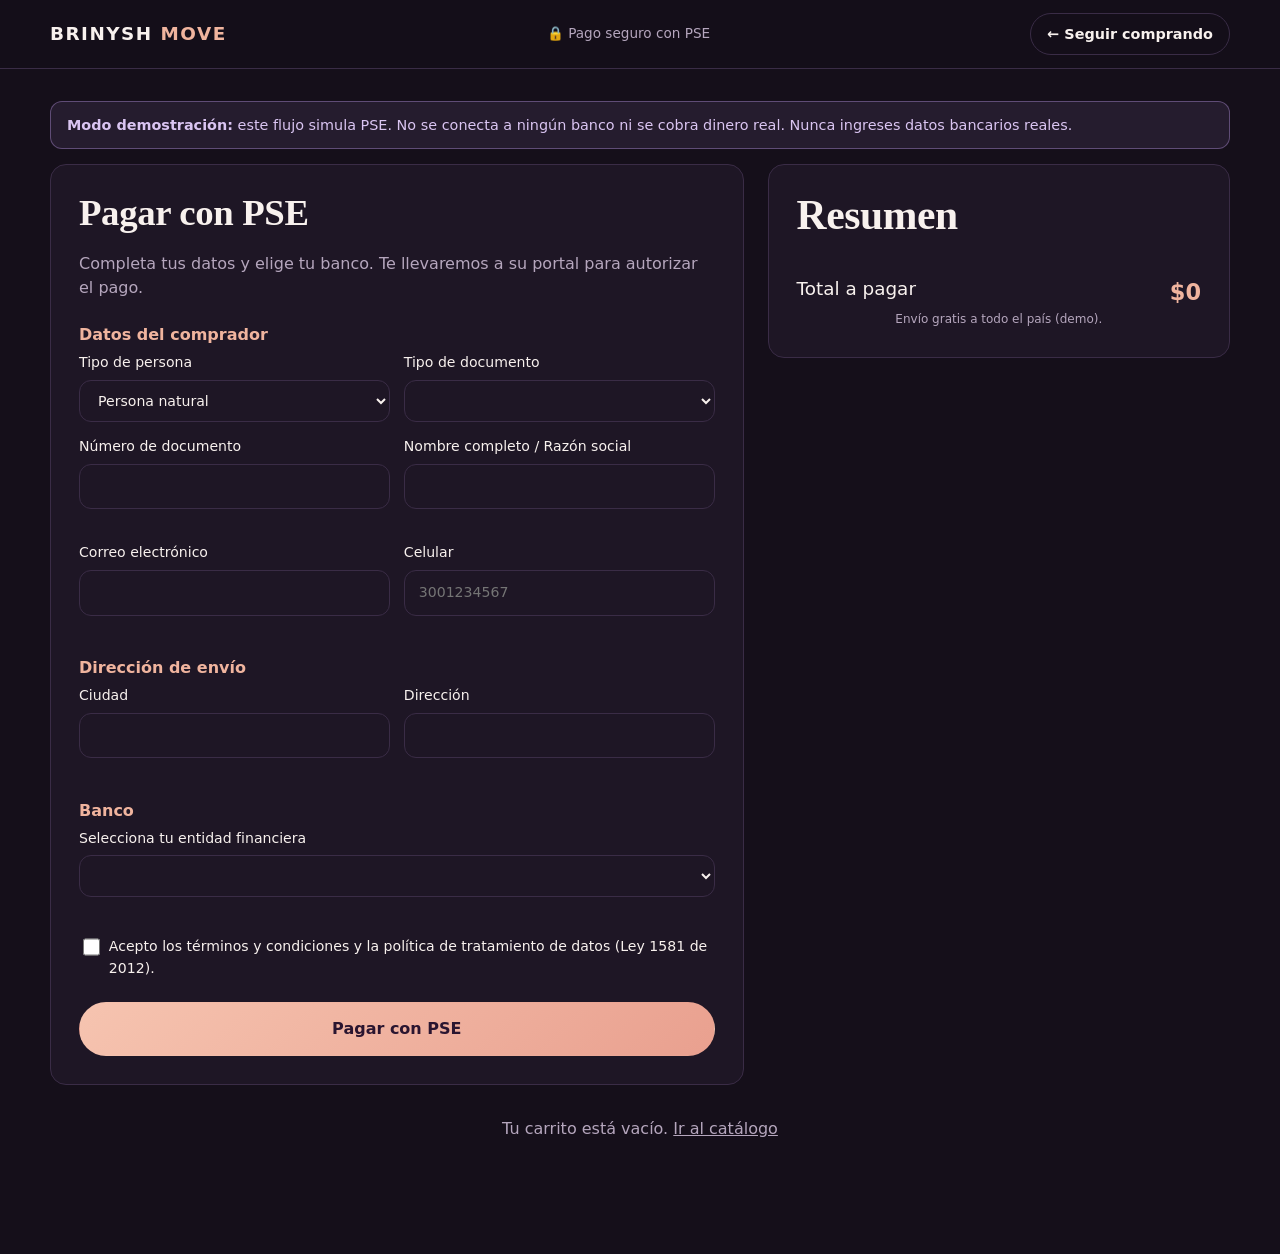
==== checkout.html @ 60251f90 "Pagina e-comerce version local" ====
<!doctype html>
<html lang="es">
<head>
  <meta charset="utf-8">
  <meta name="viewport" content="width=device-width, initial-scale=1">
  <title>Pagar con PSE | BRINYSH MOVE</title>
  <meta name="robots" content="noindex">
  <meta name="theme-color" content="#150f1a">
  <meta http-equiv="Content-Security-Policy" content="default-src 'self'; img-src 'self' data:; style-src 'self'; script-src 'self'; base-uri 'self'; form-action 'none'">
  <link rel="icon" href="data:image/svg+xml,%3Csvg xmlns='http://www.w3.org/2000/svg' viewBox='0 0 32 32'%3E%3Crect width='32' height='32' rx='8' fill='%23150f1a'/%3E%3Cpath d='M7 22 13 10l4 8 3-5 5 9' fill='none' stroke='%23f0b49e' stroke-width='3' stroke-linecap='round' stroke-linejoin='round'/%3E%3C/svg%3E">
  <link rel="stylesheet" href="css/styles.css">
</head>
<body>
  <header class="header">
    <div class="container header__inner">
      <a class="logo" href="index.html" aria-label="BRINYSH MOVE, volver a la tienda">BRINYSH<span> MOVE</span></a>
      <span class="secure">🔒 Pago seguro con PSE</span>
      <a class="btn btn--ghost btn--sm" href="index.html">← Seguir comprando</a>
    </div>
  </header>

  <main class="container checkout">
    <p class="sim-banner" role="note"><strong>Modo demostración:</strong> este flujo simula PSE. No se conecta a ningún banco ni se cobra dinero real. Nunca ingreses datos bancarios reales.</p>

    <!-- Paso 1: datos del comprador -->
    <section id="viewForm" class="checkout__grid">
      <form class="panel" id="payForm" novalidate>
        <h1>Pagar con PSE</h1>
        <p class="muted">Completa tus datos y elige tu banco. Te llevaremos a su portal para autorizar el pago.</p>

        <fieldset>
          <legend>Datos del comprador</legend>
          <div class="row">
            <label>Tipo de persona
              <select name="personType" id="personType">
                <option value="natural">Persona natural</option>
                <option value="juridica">Persona jurídica</option>
              </select>
            </label>
            <label>Tipo de documento
              <select name="docType" id="docType"></select>
            </label>
          </div>
          <div class="row">
            <label>Número de documento
              <input name="docNumber" id="docNumber" inputmode="numeric" maxlength="15" autocomplete="off" required>
              <small class="err" data-for="docNumber"></small>
            </label>
            <label>Nombre completo / Razón social
              <input name="fullName" maxlength="80" autocomplete="name" required>
              <small class="err" data-for="fullName"></small>
            </label>
          </div>
          <div class="row">
            <label>Correo electrónico
              <input name="email" type="email" maxlength="100" autocomplete="email" required>
              <small class="err" data-for="email"></small>
            </label>
            <label>Celular
              <input name="phone" type="tel" inputmode="numeric" maxlength="10" placeholder="3001234567" autocomplete="tel-national" required>
              <small class="err" data-for="phone"></small>
            </label>
          </div>
        </fieldset>

        <fieldset>
          <legend>Dirección de envío</legend>
          <div class="row">
            <label>Ciudad
              <input name="city" maxlength="60" autocomplete="address-level2" required>
              <small class="err" data-for="city"></small>
            </label>
            <label>Dirección
              <input name="address" maxlength="100" autocomplete="street-address" required>
              <small class="err" data-for="address"></small>
            </label>
          </div>
        </fieldset>

        <fieldset>
          <legend>Banco</legend>
          <label>Selecciona tu entidad financiera
            <select name="bank" id="bank" required></select>
            <small class="err" data-for="bank"></small>
          </label>
        </fieldset>

        <label class="check">
          <input type="checkbox" name="terms" required>
          <span>Acepto los términos y condiciones y la política de tratamiento de datos (Ley 1581 de 2012).</span>
        </label>
        <small class="err" data-for="terms"></small>

        <button class="btn btn--primary btn--block" type="submit" id="payBtn">Pagar con PSE</button>
      </form>

      <aside class="panel summary" aria-label="Resumen del pedido">
        <h2>Resumen</h2>
        <ul id="sumList" class="sum-list"></ul>
        <div class="totals"><span>Total a pagar</span><strong id="sumTotal">$0</strong></div>
        <p class="note">Envío gratis a todo el país (demo).</p>
      </aside>
    </section>

    <!-- Paso 2: portal del banco (simulado) -->
    <section id="viewBank" class="panel bank" hidden aria-live="polite">
      <div class="bank__top">
        <span class="pse-logo">PSE</span>
        <span class="muted">Portal simulado de <strong id="bankName"></strong></span>
      </div>
      <h1>Autoriza el pago</h1>
      <dl class="kv">
        <div><dt>Comercio</dt><dd>BRINYSH MOVE</dd></div>
        <div><dt>Referencia</dt><dd id="bankRef"></dd></div>
        <div><dt>Valor</dt><dd id="bankAmount"></dd></div>
      </dl>
      <p class="muted">En un pago real aquí iniciarías sesión en tu banco. Elige el resultado que quieres simular:</p>
      <div class="bank__actions">
        <button class="btn btn--primary" type="button" data-result="approved">Aprobar pago</button>
        <button class="btn btn--ghost" type="button" data-result="pending">Dejar pendiente</button>
        <button class="btn btn--danger" type="button" data-result="rejected">Rechazar pago</button>
      </div>
    </section>

    <!-- Paso 3: resultado -->
    <section id="viewResult" class="panel result" hidden aria-live="polite">
      <div class="result__icon" id="resIcon" aria-hidden="true"></div>
      <h1 id="resTitle"></h1>
      <p class="muted" id="resText"></p>
      <dl class="kv">
        <div><dt>Referencia</dt><dd id="resRef"></dd></div>
        <div><dt>Estado</dt><dd id="resState"></dd></div>
        <div><dt>Banco</dt><dd id="resBank"></dd></div>
        <div><dt>Valor</dt><dd id="resAmount"></dd></div>
        <div><dt>Fecha</dt><dd id="resDate"></dd></div>
      </dl>
      <div class="bank__actions">
        <a class="btn btn--primary" href="index.html" id="resHome">Volver a la tienda</a>
        <a class="btn btn--ghost" id="resRetry" href="checkout.html" hidden>Intentar de nuevo</a>
      </div>
    </section>

    <p class="empty" id="emptyCart" hidden>Tu carrito está vacío. <a href="index.html#catalogo">Ir al catálogo</a></p>
  </main>

  <script src="js/config.js"></script>
  <script src="js/products.js"></script>
  <script src="js/banks.js"></script>
  <script src="js/checkout.js"></script>
</body>
</html>
---- css/styles.css ----
:root {
  --bg: #150f1a;
  --surface: #1e1625;
  --surface-2: #2a1f33;
  --border: #3a2c46;
  --text: #f8f1ee;
  --muted: #b5a6bd;
  --accent: #f0b49e;
  --accent-2: #b794e0;
  --accent-ink: #2a1530;
  --danger: #ff8a8a;
  --wa: #25d366;
  --radius: 16px;
  --shadow: 0 10px 30px rgba(0, 0, 0, .35);
  --serif: "Iowan Old Style", "Palatino Linotype", Palatino, "Playfair Display", Georgia, serif;
  --font: "Inter", system-ui, -apple-system, "Segoe UI", Roboto, sans-serif;
}

*, *::before, *::after { box-sizing: border-box; }
html { scroll-behavior: smooth; scroll-padding-top: 80px; }
body {
  margin: 0; background: var(--bg); color: var(--text);
  font-family: var(--font); line-height: 1.55; -webkit-font-smoothing: antialiased;
}
body.lock { overflow: hidden; }
img, svg { max-width: 100%; display: block; }
a { color: inherit; }
h1, h2, h3 { line-height: 1.1; margin: 0 0 .5em; letter-spacing: -.01em; }
h1, h2 { font-family: var(--serif); font-weight: 600; }
h2 { font-size: clamp(1.8rem, 4vw, 2.6rem); }
p { margin: 0 0 1em; }
ul { list-style: none; margin: 0; padding: 0; }

.container { width: min(1180px, 100% - 32px); margin-inline: auto; }
.sr { position: absolute; width: 1px; height: 1px; overflow: hidden; clip: rect(0 0 0 0); white-space: nowrap; }
.skip { position: absolute; left: -999px; top: 8px; background: var(--accent); color: var(--accent-ink); padding: 8px 14px; border-radius: 8px; z-index: 100; }
.skip:focus { left: 8px; }
:focus-visible { outline: 3px solid var(--accent); outline-offset: 2px; }

/* Header */
.header { position: sticky; top: 0; z-index: 40; background: rgba(21, 15, 26, .85); backdrop-filter: blur(12px); border-bottom: 1px solid var(--border); }
.header__inner { display: flex; align-items: center; justify-content: space-between; height: 68px; gap: 16px; }
.logo { font-weight: 900; letter-spacing: .08em; text-decoration: none; font-size: 1.15rem; }
.logo span { color: var(--accent); }
.nav { display: flex; gap: 28px; }
.nav a { text-decoration: none; color: var(--muted); font-weight: 500; transition: color .2s; }
.nav a:hover { color: var(--text); }
.header__actions { display: flex; align-items: center; gap: 8px; }
.cart-btn { position: relative; background: var(--surface); border: 1px solid var(--border); color: var(--text); width: 46px; height: 46px; border-radius: 50%; cursor: pointer; display: grid; place-items: center; transition: border-color .2s, transform .2s; }
.cart-btn:hover { border-color: var(--accent); }
.cart-btn svg { width: 22px; height: 22px; fill: none; stroke: currentColor; stroke-width: 1.8; stroke-linecap: round; stroke-linejoin: round; }
.cart-btn__count { position: absolute; top: -4px; right: -4px; min-width: 20px; height: 20px; padding: 0 5px; border-radius: 10px; background: var(--accent); color: var(--accent-ink); font-size: .72rem; font-weight: 800; display: grid; place-items: center; }
.cart-btn.bump { animation: bump .35s; }
@keyframes bump { 40% { transform: scale(1.2); } }
.burger { display: none; background: none; border: 0; width: 44px; height: 44px; cursor: pointer; flex-direction: column; justify-content: center; align-items: center; gap: 5px; }
.burger span { width: 22px; height: 2px; background: var(--text); transition: transform .2s, opacity .2s; }
.burger[aria-expanded="true"] span:nth-child(1) { transform: translateY(7px) rotate(45deg); }
.burger[aria-expanded="true"] span:nth-child(2) { opacity: 0; }
.burger[aria-expanded="true"] span:nth-child(3) { transform: translateY(-7px) rotate(-45deg); }

/* Buttons */
.btn { display: inline-flex; align-items: center; justify-content: center; gap: 8px; padding: 14px 24px; border-radius: 999px; font: inherit; font-weight: 700; text-decoration: none; cursor: pointer; border: 1px solid transparent; transition: transform .2s, box-shadow .2s, background .2s, border-color .2s; }
.btn:disabled { opacity: .45; cursor: not-allowed; }
.btn--primary { background: linear-gradient(135deg, #f6c4b0, #e9a08f); color: var(--accent-ink); }
.btn--primary:not(:disabled):hover { transform: translateY(-2px); box-shadow: 0 8px 24px rgba(240, 180, 158, .3); }
.btn--ghost { background: transparent; color: var(--text); border-color: var(--border); }
.btn--ghost:not(:disabled):hover { border-color: var(--accent); }
.btn--block { width: 100%; }
.icon-btn { background: var(--surface); border: 1px solid var(--border); color: var(--text); width: 40px; height: 40px; border-radius: 50%; cursor: pointer; }

/* Hero */
.hero { position: relative; overflow: hidden; padding: clamp(48px, 9vw, 110px) 0; }
.hero__inner { display: grid; grid-template-columns: 1.1fr .9fr; gap: 40px; align-items: center; }
.eyebrow { color: var(--accent-2); font-weight: 700; letter-spacing: .14em; text-transform: uppercase; font-size: .8rem; }
.hero h1 { font-size: clamp(2.6rem, 7vw, 5rem); font-weight: 600; }
.hero h1 em { font-style: italic; color: var(--accent); }
.lead { color: var(--muted); font-size: 1.1rem; max-width: 52ch; }
.hero__cta { display: flex; flex-wrap: wrap; gap: 12px; margin: 28px 0; }
.perks { display: flex; flex-wrap: wrap; gap: 8px 22px; color: var(--muted); font-size: .9rem; }
.perks li::before { content: "✓ "; color: var(--accent); font-weight: 800; }
.hero__art { position: relative; display: grid; place-items: center; min-height: 340px; }
.hero__blob { position: absolute; width: 90%; aspect-ratio: 1; background: radial-gradient(circle at 30% 30%, rgba(240, 180, 158, .30), transparent 60%), radial-gradient(circle at 70% 70%, rgba(183, 148, 224, .30), transparent 60%); filter: blur(30px); animation: float 8s ease-in-out infinite; }
.hero__card { position: relative; width: min(330px, 78%); animation: float 6s ease-in-out infinite; }
@keyframes float { 50% { transform: translateY(-14px); } }

/* Sections */
.section { padding: clamp(56px, 8vw, 96px) 0; }
.section--alt { background: var(--surface); border-block: 1px solid var(--border); }
.section__head { margin-bottom: 28px; }
.section__head p { color: var(--muted); }

/* Toolbar */
.toolbar { display: flex; flex-wrap: wrap; justify-content: space-between; gap: 16px; margin-bottom: 28px; }
.chips { display: flex; flex-wrap: wrap; gap: 8px; }
.chip { background: var(--surface); color: var(--muted); border: 1px solid var(--border); padding: 9px 18px; border-radius: 999px; font: inherit; font-weight: 600; cursor: pointer; transition: all .2s; }
.chip:hover { color: var(--text); border-color: var(--muted); }
.chip[aria-pressed="true"] { background: var(--accent); color: var(--accent-ink); border-color: var(--accent); }
.toolbar__right { display: flex; flex-wrap: wrap; gap: 10px; }
input, select, textarea { font: inherit; color: var(--text); background: var(--surface); border: 1px solid var(--border); border-radius: 12px; padding: 11px 14px; width: 100%; }
input:focus, select:focus, textarea:focus { border-color: var(--accent); outline: none; }
.field { display: block; }
.toolbar .field { min-width: 180px; }
select { cursor: pointer; }

/* Product grid */
.grid { display: grid; grid-template-columns: repeat(auto-fill, minmax(250px, 1fr)); gap: 22px; }
.card { position: relative; background: var(--surface); border: 1px solid var(--border); border-radius: var(--radius); overflow: hidden; display: flex; flex-direction: column; transition: transform .3s, border-color .3s, box-shadow .3s; animation: rise .5s both; }
.card:hover { transform: translateY(-6px); border-color: var(--accent); box-shadow: var(--shadow); }
@keyframes rise { from { opacity: 0; transform: translateY(16px); } }
.card__media { aspect-ratio: 1; display: grid; place-items: center; padding: 28px; background: radial-gradient(circle at 50% 35%, var(--surface-2), var(--surface)); }
.card__media svg { width: 100%; height: 100%; transition: transform .4s; filter: drop-shadow(0 12px 18px rgba(0, 0, 0, .4)); }
.card:hover .card__media svg { transform: scale(1.08) rotate(-3deg); }
.badge { position: absolute; top: 12px; left: 12px; background: var(--accent); color: var(--accent-ink); font-size: .72rem; font-weight: 800; padding: 4px 10px; border-radius: 999px; text-transform: uppercase; letter-spacing: .05em; }
.card__body { padding: 16px; display: flex; flex-direction: column; gap: 10px; flex: 1; }
.card__cat { color: var(--muted); font-size: .78rem; text-transform: uppercase; letter-spacing: .1em; }
.card__name { font-size: 1.05rem; margin: 0; letter-spacing: 0; }
.card__price { font-size: 1.3rem; font-weight: 800; color: var(--accent); }
.card__opts { display: grid; grid-template-columns: 1fr 1fr; gap: 8px; }
.card__opts label { font-size: .72rem; color: var(--muted); display: grid; gap: 4px; }
.card__opts select { padding: 8px 10px; }
.card .btn { margin-top: auto; padding: 12px; }
.empty { color: var(--muted); text-align: center; padding: 32px 0; }

/* About / Contact */
.about { display: grid; grid-template-columns: 1fr 1fr; gap: 40px; align-items: center; }
.about p { color: var(--muted); }
.features { display: grid; gap: 14px; }
.features li { background: var(--bg); border: 1px solid var(--border); border-radius: var(--radius); padding: 18px 20px; display: grid; gap: 2px; }
.features strong { color: var(--accent); }
.features span { color: var(--muted); }
.contact { display: grid; grid-template-columns: 1fr 1fr; gap: 40px; }
.contact > div > p { color: var(--muted); }
.contact__list { display: grid; gap: 14px; margin-top: 20px; }
.contact__list li { background: var(--surface); border: 1px solid var(--border); border-radius: 12px; padding: 14px 18px; display: grid; gap: 2px; }
.contact__list span { color: var(--muted); font-size: .78rem; text-transform: uppercase; letter-spacing: .1em; }
.contact__list a { color: var(--accent); font-weight: 600; text-decoration: none; }
.contact__list a:hover { text-decoration: underline; }
.form { background: var(--surface); border: 1px solid var(--border); border-radius: var(--radius); padding: 24px; display: grid; gap: 14px; align-content: start; }
.form h3 { margin: 0; }
.form label { display: grid; gap: 6px; font-weight: 500; font-size: .9rem; }
.form__error { color: var(--danger); margin: 0; font-size: .9rem; }

.footer { border-top: 1px solid var(--border); padding: 24px 0 96px; color: var(--muted); font-size: .9rem; }
.footer__inner { display: flex; flex-wrap: wrap; justify-content: space-between; gap: 8px; }

/* WhatsApp */
.wa { position: fixed; right: 20px; bottom: 20px; z-index: 30; width: 60px; height: 60px; border-radius: 50%; background: var(--wa); color: #fff; display: grid; place-items: center; box-shadow: 0 8px 24px rgba(37, 211, 102, .45); transition: transform .2s; }
.wa:hover { transform: scale(1.1); }
.wa svg { width: 32px; height: 32px; }
.wa::after { content: ""; position: absolute; inset: 0; border-radius: 50%; border: 2px solid var(--wa); animation: pulse 2s infinite; }
@keyframes pulse { to { transform: scale(1.5); opacity: 0; } }

/* Drawer */
.overlay { position: fixed; inset: 0; background: rgba(0, 0, 0, .6); z-index: 50; }
.drawer { position: fixed; top: 0; right: 0; bottom: 0; width: min(420px, 100%); background: var(--surface); border-left: 1px solid var(--border); z-index: 60; display: flex; flex-direction: column; transform: translateX(100%); visibility: hidden; transition: transform .3s, visibility .3s; }
.drawer.open { transform: none; visibility: visible; }
.drawer__head { display: flex; justify-content: space-between; align-items: center; padding: 18px 20px; border-bottom: 1px solid var(--border); }
.drawer__head h2 { margin: 0; font-size: 1.3rem; }
.cart-list { flex: 1; overflow-y: auto; padding: 8px 20px; }
.cart-item { display: grid; grid-template-columns: 64px 1fr auto; gap: 12px; padding: 14px 0; border-bottom: 1px solid var(--border); align-items: center; }
.cart-item__img { width: 64px; height: 64px; background: var(--surface-2); border-radius: 12px; padding: 6px; }
.cart-item__name { font-weight: 600; font-size: .95rem; }
.cart-item__meta { color: var(--muted); font-size: .8rem; }
.cart-item__row { display: flex; align-items: center; gap: 8px; margin-top: 6px; }
.cart-item__row select { width: auto; padding: 4px 8px; border-radius: 8px; }
.cart-item__price { font-weight: 700; text-align: right; }
.link-btn { background: none; border: 0; color: var(--danger); cursor: pointer; font: inherit; font-size: .8rem; padding: 4px; }
.drawer__foot { padding: 18px 20px; border-top: 1px solid var(--border); display: grid; gap: 10px; }
.totals { display: flex; justify-content: space-between; font-size: 1.15rem; }
.totals strong { color: var(--accent); font-size: 1.4rem; }
.note { color: var(--muted); font-size: .75rem; margin: 0; text-align: center; }

.toast { position: fixed; left: 50%; bottom: 24px; transform: translate(-50%, 140%); background: var(--accent); color: var(--accent-ink); font-weight: 700; padding: 12px 22px; border-radius: 999px; z-index: 70; transition: transform .3s; box-shadow: var(--shadow); max-width: calc(100% - 32px); }
.toast.show { transform: translate(-50%, 0); }

/* Responsive */
@media (max-width: 860px) {
  .hero__inner, .about, .contact { grid-template-columns: 1fr; }
  .hero__art { min-height: 260px; order: -1; }
  .burger { display: flex; }
  .nav { position: absolute; top: 68px; left: 0; right: 0; background: var(--bg); border-bottom: 1px solid var(--border); flex-direction: column; gap: 0; padding: 8px 16px 16px; display: none; }
  .nav.open { display: flex; }
  .nav a { padding: 12px 0; }
}
@media (max-width: 520px) {
  .grid { grid-template-columns: repeat(2, 1fr); gap: 12px; }
  .card__media { padding: 16px; }
  .card__opts { grid-template-columns: 1fr; }
  .toolbar .field, .toolbar__right { width: 100%; }
}
@media (prefers-reduced-motion: reduce) {
  *, *::before, *::after { animation: none !important; transition: none !important; scroll-behavior: auto !important; }
}

/* Checkout PSE */
.btn--sm { padding: 9px 16px; font-size: .9rem; }
.btn--danger { background: transparent; color: var(--danger); border-color: var(--danger); }
.btn--danger:hover { background: var(--danger); color: #fff; }
.secure { color: var(--muted); font-size: .85rem; }
.checkout { padding-block: 32px 64px; }
.checkout h1 { font-size: clamp(1.7rem, 4vw, 2.3rem); }
.checkout__grid { display: grid; grid-template-columns: 1.5fr 1fr; gap: 24px; align-items: start; }
.panel { background: var(--surface); border: 1px solid var(--border); border-radius: var(--radius); padding: clamp(18px, 3vw, 28px); }
.muted { color: var(--muted); }
.sim-banner { background: rgba(183, 148, 224, .1); border: 1px solid #b794e066; color: #dac5f2; border-radius: 12px; padding: 12px 16px; font-size: .9rem; }
fieldset { border: 0; padding: 0; margin: 22px 0 0; display: grid; gap: 14px; }
legend { font-weight: 700; color: var(--accent); margin-bottom: 4px; padding: 0; }
.row { display: grid; grid-template-columns: 1fr 1fr; gap: 14px; }
.panel label { display: grid; gap: 6px; font-size: .88rem; font-weight: 500; }
.err { color: var(--danger); font-size: .78rem; min-height: 1em; }
.check { display: flex !important; gap: 10px; align-items: flex-start; margin: 20px 0 4px; }
.check input { width: 18px; height: 18px; margin-top: 2px; accent-color: var(--accent); }
.panel .btn--block { margin-top: 18px; }
.summary { position: sticky; top: 88px; }
.sum-list { display: grid; gap: 10px; margin-bottom: 16px; }
.sum-list li { display: flex; justify-content: space-between; gap: 12px; font-size: .92rem; border-bottom: 1px solid var(--border); padding-bottom: 10px; }
.bank, .result { max-width: 560px; margin: 24px auto 0; text-align: center; }
.bank__top { display: flex; align-items: center; justify-content: center; gap: 12px; margin-bottom: 18px; }
.pse-logo { background: #fff; color: #0057b8; font-weight: 900; padding: 6px 14px; border-radius: 8px; letter-spacing: .05em; }
.kv { display: grid; gap: 8px; margin: 20px 0; text-align: left; }
.kv div { display: flex; justify-content: space-between; gap: 12px; background: var(--bg); border: 1px solid var(--border); border-radius: 10px; padding: 10px 14px; }
.kv dt { color: var(--muted); }
.kv dd { margin: 0; font-weight: 700; word-break: break-all; text-align: right; }
.bank__actions { display: flex; flex-wrap: wrap; gap: 10px; justify-content: center; }
.result__icon { width: 72px; height: 72px; border-radius: 50%; display: grid; place-items: center; font-size: 2rem; font-weight: 900; margin: 0 auto 16px; }
.result__icon.ok { background: var(--accent); color: var(--accent-ink); }
.result__icon.wait { background: #ffb02e; color: #2a1530; }
.result__icon.bad { background: var(--danger); color: #fff; }
@media (max-width: 860px) {
  .checkout__grid { grid-template-columns: 1fr; }
  .summary { position: static; order: -1; }
  .secure { display: none; }
}
@media (max-width: 520px) { .row { grid-template-columns: 1fr; } }

/* Marco en arco con destellos */
.card__media--photo { aspect-ratio: auto; padding: 14px 14px 6px; }
.frame { --arch: 50% 50% 22px 22px / 26% 26% 22px 22px; position: relative; width: 100%; padding: 3px; border-radius: var(--arch); background: linear-gradient(150deg, #f8d9c9, #b794e0 45%, #f0b49e 70%, #fff1e8); box-shadow: 0 18px 40px rgba(0, 0, 0, .45), 0 0 34px rgba(240, 180, 158, .18); }
.frame__inner { position: relative; aspect-ratio: 360 / 636; overflow: hidden; border-radius: var(--arch); background: var(--surface-2); }
.frame__inner img { position: absolute; inset: 0; width: 100%; height: 100%; object-fit: cover; opacity: 0; transition: opacity .5s ease, transform .8s ease; }
.frame__inner img.is-active { opacity: 1; }
.card:hover .frame__inner img.is-active, .hero__card:hover .frame__inner img.is-active { transform: scale(1.04); }
.frame__inner::after { content: ""; position: absolute; inset: 0; background: linear-gradient(180deg, transparent 60%, rgba(21, 15, 26, .35)); pointer-events: none; }
.shine { position: absolute; inset: 0; z-index: 2; pointer-events: none; background: linear-gradient(110deg, transparent 35%, rgba(255, 255, 255, .28) 50%, transparent 65%); transform: translateX(-120%); }
.card:hover .shine, .hero__card .shine { animation: sweep 1.2s ease; }
.hero__card .shine { animation: sweep 4.5s ease-in-out 1s infinite; }
@keyframes sweep { to { transform: translateX(120%); } }
.spark { position: absolute; z-index: 3; width: 14px; height: 14px; pointer-events: none; background: #fff; clip-path: polygon(50% 0, 60% 40%, 100% 50%, 60% 60%, 50% 100%, 40% 60%, 0 50%, 40% 40%); filter: drop-shadow(0 0 4px #fff) drop-shadow(0 0 8px #f0b49e); opacity: 0; animation: twinkle 3.2s ease-in-out infinite; }
.spark:nth-of-type(1) { top: 8%; left: 6%; }
.spark:nth-of-type(2) { top: 20%; right: 4%; width: 10px; height: 10px; animation-delay: .8s; }
.spark:nth-of-type(3) { top: 46%; left: 2%; width: 9px; height: 9px; animation-delay: 1.6s; }
.spark:nth-of-type(4) { top: 62%; right: 6%; width: 16px; height: 16px; animation-delay: 2.2s; }
.spark:nth-of-type(5) { bottom: 14%; left: 10%; width: 11px; height: 11px; animation-delay: 1.1s; }
.spark:nth-of-type(6) { top: 3%; right: 28%; width: 8px; height: 8px; animation-delay: 2.7s; }
@keyframes twinkle { 0%, 100% { opacity: 0; transform: scale(.3) rotate(0); } 50% { opacity: 1; transform: scale(1) rotate(45deg); } }
.frame__dots { position: absolute; left: 0; right: 0; bottom: 12px; z-index: 4; display: flex; justify-content: center; gap: 4px; }
.frame__dots button { width: 24px; height: 24px; border: 0; background: none; cursor: pointer; position: relative; }
.frame__dots button::before { content: ""; position: absolute; inset: 8px; border-radius: 50%; background: rgba(255, 255, 255, .55); transition: all .25s; }
.frame__dots button[aria-current="true"]::before { background: #fff; inset: 6px 3px; border-radius: 6px; }
.cart-item__img { overflow: hidden; padding: 0; }
.cart-item__img img { width: 100%; height: 100%; object-fit: cover; object-position: top; border-radius: 12px; }
.cart-item__img svg { padding: 6px; }

/* Selector de color */
.colors { display: flex; align-items: center; justify-content: space-between; gap: 10px; flex-wrap: wrap; }
.colors__label { font-size: .8rem; color: var(--muted); }
.colors__label strong { color: var(--text); font-weight: 600; }
.swatches { display: flex; gap: 6px; }
.swatch { --sw: #888; width: 28px; height: 28px; border-radius: 50%; padding: 0; cursor: pointer; background: var(--sw); border: 2px solid var(--surface); box-shadow: 0 0 0 1px #ffffff40; transition: transform .2s, box-shadow .2s; }
.swatch:hover { transform: scale(1.12); }
.swatch[aria-checked="true"] { box-shadow: 0 0 0 2px var(--accent); }
.ref-note { font-size: .72rem; color: var(--muted); font-style: italic; margin-top: -4px; }
.ref-note[hidden] { display: none; }
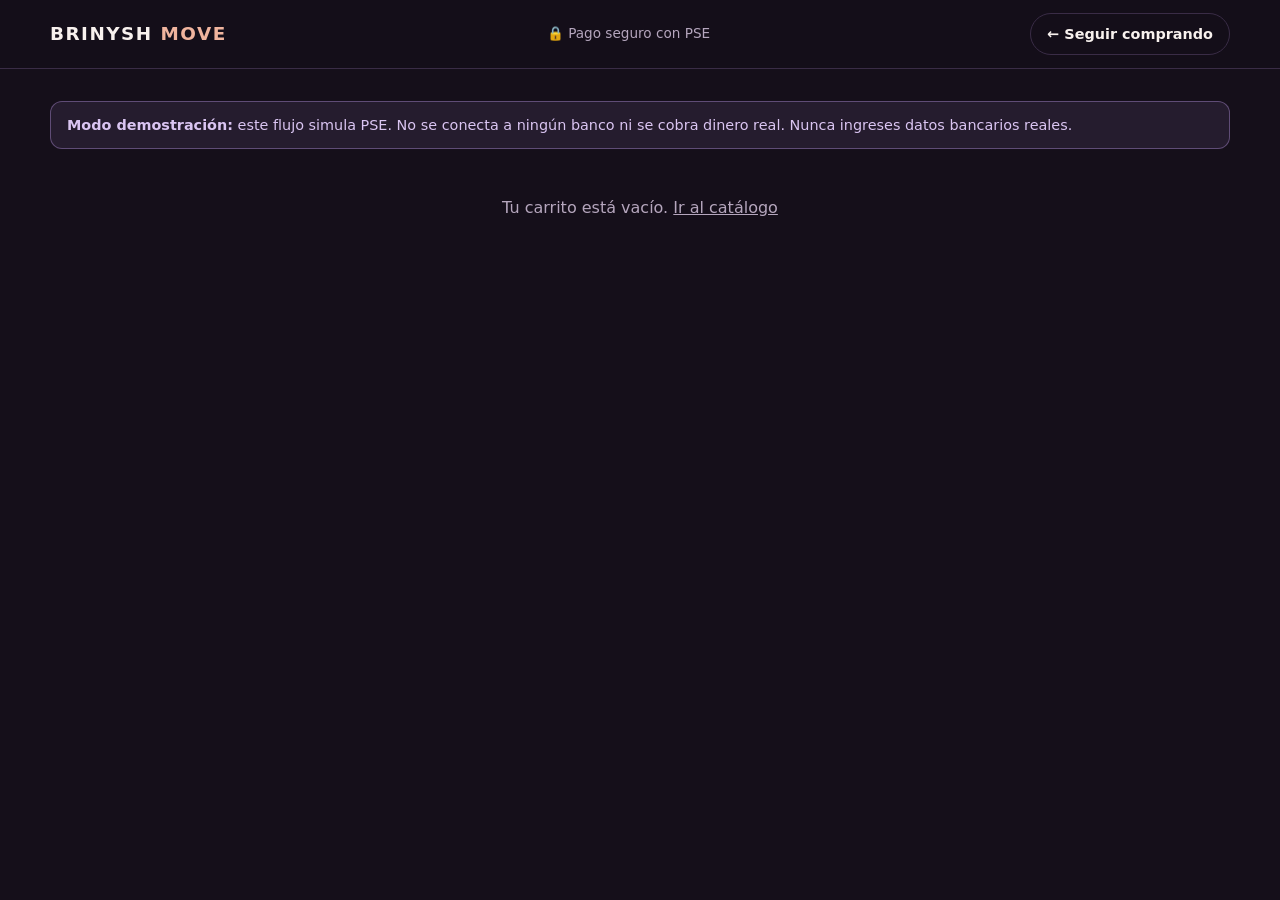
==== commit fabd138a: "Mejoras en pedidos y encuesta" ====
--- a/checkout.html
+++ b/checkout.html
@@ -6,7 +6,7 @@
   <title>Pagar con PSE | BRINYSH MOVE</title>
   <meta name="robots" content="noindex">
   <meta name="theme-color" content="#150f1a">
-  <meta http-equiv="Content-Security-Policy" content="default-src 'self'; img-src 'self' data:; style-src 'self'; script-src 'self'; base-uri 'self'; form-action 'none'">
+  <meta http-equiv="Content-Security-Policy" content="default-src 'self'; img-src 'self' data:; style-src 'self'; script-src 'self'; base-uri 'self'; form-action 'none'; connect-src https://script.google.com https://script.googleusercontent.com">
   <link rel="icon" href="data:image/svg+xml,%3Csvg xmlns='http://www.w3.org/2000/svg' viewBox='0 0 32 32'%3E%3Crect width='32' height='32' rx='8' fill='%23150f1a'/%3E%3Cpath d='M7 22 13 10l4 8 3-5 5 9' fill='none' stroke='%23f0b49e' stroke-width='3' stroke-linecap='round' stroke-linejoin='round'/%3E%3C/svg%3E">
   <link rel="stylesheet" href="css/styles.css">
 </head>
@@ -134,10 +134,47 @@
         <div><dt>Valor</dt><dd id="resAmount"></dd></div>
         <div><dt>Fecha</dt><dd id="resDate"></dd></div>
       </dl>
+
       <div class="bank__actions">
-        <a class="btn btn--primary" href="index.html" id="resHome">Volver a la tienda</a>
+        <button class="btn btn--primary" type="button" id="resSurvey" hidden>Calificar mi experiencia →</button>
+        <a class="btn btn--ghost" href="index.html" id="resHome">Volver a la tienda</a>
         <a class="btn btn--ghost" id="resRetry" href="checkout.html" hidden>Intentar de nuevo</a>
       </div>
+    </section>
+
+    <!-- Paso 4: encuesta (solo con pago aprobado) -->
+    <section id="viewSurvey" class="panel survey-view" hidden>
+      <p class="step">Último paso · menos de 1 minuto</p>
+      <h1>¿Cómo fue tu experiencia?</h1>
+      <p class="muted">Responde 5 preguntas sobre el servicio. Tu opinión nos ayuda a mejorar.</p>
+      <form class="survey" id="surveyForm" novalidate>
+        <h2>Cuéntanos cómo fue tu experiencia</h2>
+        <p class="muted">5 preguntas rápidas sobre el servicio. Tu opinión nos ayuda a mejorar.</p>
+        <fieldset><legend>1. ¿Qué tan satisfecho(a) estás con tu compra en general?</legend><div class="scale" data-q="q1" data-min="1" data-max="5" role="radiogroup"></div><small class="err" data-for="q1"></small></fieldset>
+        <fieldset><legend>2. ¿Qué tan fácil fue el proceso de compra y pago?</legend><div class="scale" data-q="q2" data-min="1" data-max="5" role="radiogroup"></div><small class="err" data-for="q2"></small></fieldset>
+        <fieldset><legend>3. ¿Qué tan claras fueron las fotos, tallas y precios?</legend><div class="scale" data-q="q3" data-min="1" data-max="5" role="radiogroup"></div><small class="err" data-for="q3"></small></fieldset>
+        <fieldset><legend>4. ¿Qué tan probable es que recomiendes BRINYSH MOVE? (0 = nada, 10 = muy probable)</legend><div class="scale scale--wide" data-q="q4" data-min="0" data-max="10" role="radiogroup"></div><small class="err" data-for="q4"></small></fieldset>
+        <label>5. ¿Algún comentario o sugerencia? (opcional)
+          <textarea name="q5" maxlength="500" rows="3"></textarea>
+        </label>
+        <button class="btn btn--primary btn--block" type="submit" id="surveyBtn">Enviar encuesta</button>
+      <div class="progress" id="surveyProgress" role="status" aria-live="polite" hidden>
+        <p class="progress__msg" id="surveyMsg">Guardando tu opinión…</p>
+        <div class="progress__track" role="progressbar" aria-valuemin="0" aria-valuemax="100" aria-valuenow="0" id="surveyBar">
+          <div class="progress__fill" id="surveyFill"></div>
+        </div>
+        <p class="progress__pct" id="surveyPct">0%</p>
+      </div>
+      </form>
+      <button class="btn btn--link" type="button" id="surveySkip">Omitir por ahora</button>
+    </section>
+
+    <!-- Paso 5: agradecimiento -->
+    <section id="viewThanks" class="panel result" hidden aria-live="polite">
+      <div class="result__icon ok" aria-hidden="true">♥</div>
+      <h1>¡Gracias por tu opinión!</h1>
+      <p class="muted">Tu respuesta fue registrada. Nos ayuda a seguir mejorando BRINYSH MOVE.</p>
+      <div class="bank__actions"><a class="btn btn--primary" href="index.html">Volver a la tienda</a></div>
     </section>
 
     <p class="empty" id="emptyCart" hidden>Tu carrito está vacío. <a href="index.html#catalogo">Ir al catálogo</a></p>
--- a/css/styles.css
+++ b/css/styles.css
@@ -22,6 +22,7 @@
   margin: 0; background: var(--bg); color: var(--text);
   font-family: var(--font); line-height: 1.55; -webkit-font-smoothing: antialiased;
 }
+[hidden] { display: none !important; }
 body.lock { overflow: hidden; }
 img, svg { max-width: 100%; display: block; }
 a { color: inherit; }
@@ -110,7 +111,7 @@
 .card__media { aspect-ratio: 1; display: grid; place-items: center; padding: 28px; background: radial-gradient(circle at 50% 35%, var(--surface-2), var(--surface)); }
 .card__media svg { width: 100%; height: 100%; transition: transform .4s; filter: drop-shadow(0 12px 18px rgba(0, 0, 0, .4)); }
 .card:hover .card__media svg { transform: scale(1.08) rotate(-3deg); }
-.badge { position: absolute; top: 12px; left: 12px; background: var(--accent); color: var(--accent-ink); font-size: .72rem; font-weight: 800; padding: 4px 10px; border-radius: 999px; text-transform: uppercase; letter-spacing: .05em; }
+.badge { position: absolute; top: 20px; left: 20px; z-index: 10; background: var(--accent); color: var(--accent-ink); font-size: .62rem; font-weight: 800; line-height: 1; padding: 5px 9px; border-radius: 999px; text-transform: uppercase; letter-spacing: .06em; box-shadow: 0 2px 8px rgba(0, 0, 0, .35); pointer-events: none; }
 .card__body { padding: 16px; display: flex; flex-direction: column; gap: 10px; flex: 1; }
 .card__cat { color: var(--muted); font-size: .78rem; text-transform: uppercase; letter-spacing: .1em; }
 .card__name { font-size: 1.05rem; margin: 0; letter-spacing: 0; }
@@ -262,7 +263,7 @@
 .cart-item__img svg { padding: 6px; }
 
 /* Selector de color */
-.colors { display: flex; align-items: center; justify-content: space-between; gap: 10px; flex-wrap: wrap; }
+.colors { display: flex; flex-direction: column; align-items: flex-start; gap: 8px; min-height: 62px; }
 .colors__label { font-size: .8rem; color: var(--muted); }
 .colors__label strong { color: var(--text); font-weight: 600; }
 .swatches { display: flex; gap: 6px; }
@@ -271,3 +272,34 @@
 .swatch[aria-checked="true"] { box-shadow: 0 0 0 2px var(--accent); }
 .ref-note { font-size: .72rem; color: var(--muted); font-style: italic; margin-top: -4px; }
 .ref-note[hidden] { display: none; }
+
+/* Encuesta post-pago */
+.survey { text-align: left; margin: 24px 0; padding-top: 20px; border-top: 1px solid var(--border); display: grid; gap: 14px; }
+.survey fieldset { border: 0; padding: 0; margin: 0; }
+.survey legend { font-weight: 600; margin-bottom: 8px; padding: 0; }
+.scale { display: flex; gap: 6px; flex-wrap: wrap; }
+.scale label { position: relative; margin: 0; }
+.scale input { position: absolute; opacity: 0; inset: 0; cursor: pointer; }
+.scale span { display: grid; place-items: center; min-width: 42px; height: 42px; border-radius: 10px; background: var(--bg); border: 1px solid var(--border); font-weight: 700; transition: background .15s, border-color .15s; }
+.scale label:hover span { border-color: var(--accent); }
+.scale input:checked + span { background: var(--accent); color: var(--accent-ink); border-color: var(--accent); }
+.scale input:focus-visible + span { outline: 2px solid var(--accent); outline-offset: 2px; }
+.survey textarea { width: 100%; margin-top: 6px; padding: 10px 12px; border-radius: 10px; border: 1px solid var(--border); background: var(--bg); color: var(--text); font: inherit; resize: vertical; }
+.survey-view { max-width: 640px; margin: 24px auto 0; }
+.survey-view .survey { margin: 20px 0 0; padding-top: 0; border-top: 0; }
+.step { color: var(--accent); font-size: .8rem; font-weight: 700; letter-spacing: .08em; text-transform: uppercase; margin: 0 0 6px; }
+.btn--link { display: block; margin: 14px auto 0; background: none; border: 0; color: var(--muted); text-decoration: underline; cursor: pointer; font: inherit; }
+.btn--link:hover { color: var(--text); }
+.checkout > section:not([hidden]) { animation: rise .4s both; }
+@media (prefers-reduced-motion: reduce) { .checkout > section { animation: none !important; } }
+
+/* Barra de progreso (envío de encuesta) */
+.progress { text-align: center; margin-top: 18px; }
+.progress__msg { font-family: var(--serif); font-style: italic; font-size: 1.05rem; color: var(--accent); margin: 0 0 12px; }
+.progress__track { height: 10px; border-radius: 999px; background: var(--bg); border: 1px solid var(--border); overflow: hidden; }
+.progress__fill { position: relative; height: 100%; width: 0; border-radius: 999px; background: linear-gradient(90deg, #f8d9c9, #f0b49e 45%, #b794e0); box-shadow: 0 0 14px rgba(240, 180, 158, .45); transition: width .35s ease-out; overflow: hidden; }
+.progress__fill::after { content: ""; position: absolute; inset: 0; background: linear-gradient(100deg, transparent 20%, rgba(255, 255, 255, .55) 50%, transparent 80%); transform: translateX(-100%); animation: shimmer 1.4s infinite; }
+.progress__pct { margin: 8px 0 0; font-size: .8rem; color: var(--muted); font-variant-numeric: tabular-nums; }
+.survey-view.is-sending fieldset, .survey-view.is-sending label, .survey-view.is-sending .btn--link { opacity: .45; pointer-events: none; transition: opacity .3s; }
+@keyframes shimmer { to { transform: translateX(100%); } }
+@media (prefers-reduced-motion: reduce) { .progress__fill::after { animation: none; } .progress__fill { transition: none; } }
